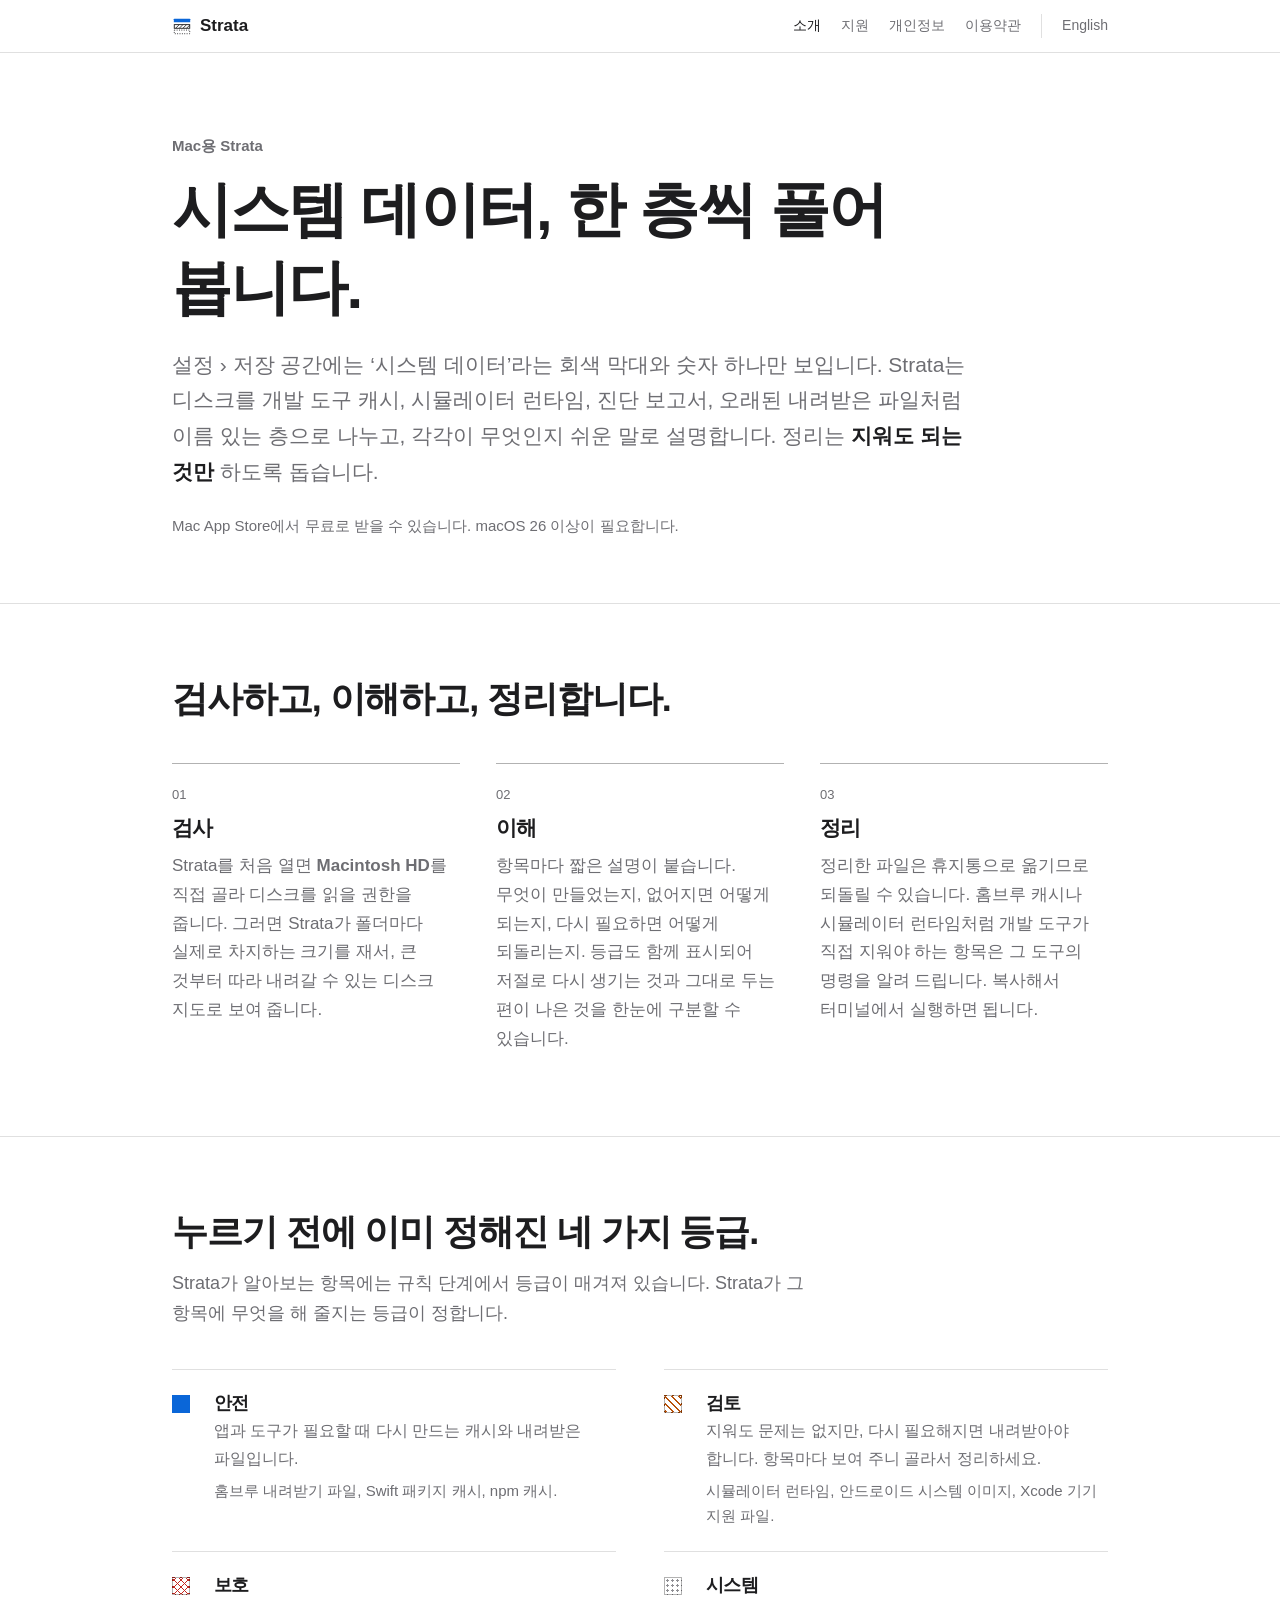
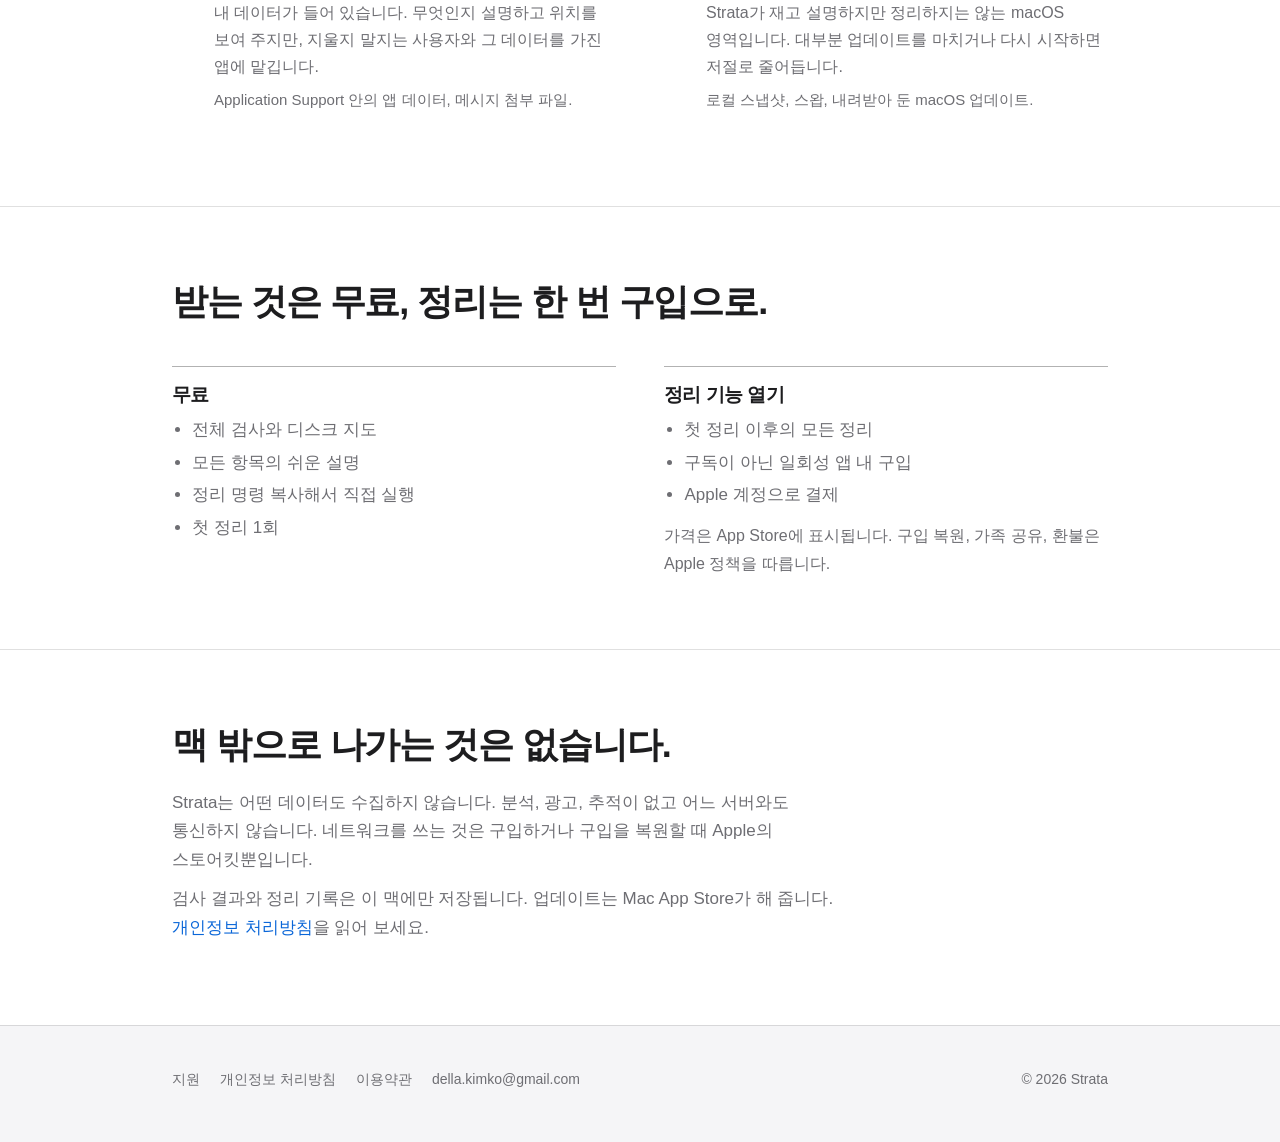
==== ko/index.html @ fab6dc4f "Strata App Store 소개·개인정보·지원·약관 페이지" ====
<!DOCTYPE html>
<html lang="ko">
<head>
<meta charset="utf-8">
<meta name="viewport" content="width=device-width, initial-scale=1">
<title>Strata — 시스템 데이터를 한 층씩</title>
<meta name="description" content="Strata는 맥의 시스템 데이터를 층별로 나눠 설명하고, 지워도 되는 것만 정리하도록 돕습니다.">
<meta name="color-scheme" content="light dark">
<link rel="canonical" href="https://bbdyno.github.io/Strata-Site/ko/">
<link rel="alternate" hreflang="en" href="https://bbdyno.github.io/Strata-Site/">
<link rel="alternate" hreflang="ko" href="https://bbdyno.github.io/Strata-Site/ko/">
<link rel="icon" href="../assets/icon.svg" type="image/svg+xml">
<link rel="stylesheet" href="../assets/site.css">
</head>
<body>
<a class="skip" href="#main">본문으로 건너뛰기</a>
<header class="site-header">
<div class="wrap">
<a class="brand" href="index.html" aria-label="Strata 홈"><svg viewBox="0 0 22 22" aria-hidden="true" focusable="false"><rect x="2" y="3" width="18" height="4" rx="0.5" fill="var(--g-safe)"/><rect x="2.5" y="9.5" width="17" height="4" fill="none" stroke="currentColor" stroke-width="1"/><path d="M4 13.5l4-4M8 13.5l4-4M12 13.5l4-4M16 13.5l3.5-3.5" stroke="currentColor" stroke-width="0.9"/><rect x="2.5" y="15.5" width="17" height="4" fill="none" stroke="currentColor" stroke-width="1" stroke-dasharray="1 1.6"/></svg><span>Strata</span></a>
<nav class="nav" aria-label="주 메뉴"><a class="nav-home" href="index.html" aria-current="page">소개</a><a href="support.html">지원</a><a href="privacy.html">개인정보</a><a href="terms.html">이용약관</a></nav>
<a class="lang-link" href="../index.html" hreflang="en" lang="en" aria-label="View in English">English</a>
</div>
</header>
<main id="main">
<section class="hero">
<div class="wrap">
<p class="eyebrow">Mac용 Strata</p>
<h1>시스템 데이터, 한 층씩 풀어 봅니다.</h1>
<p class="lede">설정&nbsp;&rsaquo; 저장 공간에는 &lsquo;시스템 데이터&rsquo;라는 회색 막대와 숫자 하나만 보입니다. Strata는 디스크를 개발 도구 캐시, 시뮬레이터 런타임, 진단 보고서, 오래된 내려받은 파일처럼 이름 있는 층으로 나누고, 각각이 무엇인지 쉬운 말로 설명합니다. 정리는 <strong>지워도 되는 것만</strong> 하도록 돕습니다.</p>
<p class="meta">Mac App Store에서 무료로 받을 수 있습니다. macOS 26 이상이 필요합니다.</p>
</div>
</section>

<section aria-labelledby="how-h">
<div class="wrap">
<h2 class="section-title" id="how-h">검사하고, 이해하고, 정리합니다.</h2>
<ol class="steps">
<li>
<span class="n">01</span>
<h3>검사</h3>
<p>Strata를 처음 열면 <strong>Macintosh HD</strong>를 직접 골라 디스크를 읽을 권한을 줍니다. 그러면 Strata가 폴더마다 실제로 차지하는 크기를 재서, 큰 것부터 따라 내려갈 수 있는 디스크 지도로 보여 줍니다.</p>
</li>
<li>
<span class="n">02</span>
<h3>이해</h3>
<p>항목마다 짧은 설명이 붙습니다. 무엇이 만들었는지, 없어지면 어떻게 되는지, 다시 필요하면 어떻게 되돌리는지. 등급도 함께 표시되어 저절로 다시 생기는 것과 그대로 두는 편이 나은 것을 한눈에 구분할 수 있습니다.</p>
</li>
<li>
<span class="n">03</span>
<h3>정리</h3>
<p>정리한 파일은 휴지통으로 옮기므로 되돌릴 수 있습니다. 홈브루 캐시나 시뮬레이터 런타임처럼 개발 도구가 직접 지워야 하는 항목은 그 도구의 명령을 알려 드립니다. 복사해서 터미널에서 실행하면 됩니다.</p>
</li>
</ol>
</div>
</section>

<section aria-labelledby="grades-h">
<div class="wrap">
<h2 class="section-title" id="grades-h">누르기 전에 이미 정해진 네 가지 등급.</h2>
<p class="section-intro">Strata가 알아보는 항목에는 규칙 단계에서 등급이 매겨져 있습니다. Strata가 그 항목에 무엇을 해 줄지는 등급이 정합니다.</p>
<div class="grades">
<div class="grade"><span class="sw sw-safe" aria-hidden="true"></span><div><h3>안전</h3><p>앱과 도구가 필요할 때 다시 만드는 캐시와 내려받은 파일입니다.</p><p class="ex">홈브루 내려받기 파일, Swift 패키지 캐시, npm 캐시.</p></div></div>
<div class="grade"><span class="sw sw-review" aria-hidden="true"></span><div><h3>검토</h3><p>지워도 문제는 없지만, 다시 필요해지면 내려받아야 합니다. 항목마다 보여 주니 골라서 정리하세요.</p><p class="ex">시뮬레이터 런타임, 안드로이드 시스템 이미지, Xcode 기기 지원 파일.</p></div></div>
<div class="grade"><span class="sw sw-protected" aria-hidden="true"></span><div><h3>보호</h3><p>내 데이터가 들어 있습니다. 무엇인지 설명하고 위치를 보여 주지만, 지울지 말지는 사용자와 그 데이터를 가진 앱에 맡깁니다.</p><p class="ex">Application Support 안의 앱 데이터, 메시지 첨부 파일.</p></div></div>
<div class="grade"><span class="sw sw-system" aria-hidden="true"></span><div><h3>시스템</h3><p>Strata가 재고 설명하지만 정리하지는 않는 macOS 영역입니다. 대부분 업데이트를 마치거나 다시 시작하면 저절로 줄어듭니다.</p><p class="ex">로컬 스냅샷, 스왑, 내려받아 둔 macOS 업데이트.</p></div></div>
</div>
</div>
</section>

<section aria-labelledby="price-h">
<div class="wrap">
<h2 class="section-title" id="price-h">받는 것은 무료, 정리는 한 번 구입으로.</h2>
<div class="cols">
<div class="col">
<h3>무료</h3>
<ul>
<li>전체 검사와 디스크 지도</li>
<li>모든 항목의 쉬운 설명</li>
<li>정리 명령 복사해서 직접 실행</li>
<li>첫 정리 1회</li>
</ul>
</div>
<div class="col">
<h3>정리 기능 열기</h3>
<ul>
<li>첫 정리 이후의 모든 정리</li>
<li>구독이 아닌 일회성 앱 내 구입</li>
<li>Apple 계정으로 결제</li>
</ul>
<p>가격은 App Store에 표시됩니다. 구입 복원, 가족 공유, 환불은 Apple 정책을 따릅니다.</p>
</div>
</div>
</div>
</section>

<section aria-labelledby="privacy-h">
<div class="wrap">
<h2 class="section-title" id="privacy-h">맥 밖으로 나가는 것은 없습니다.</h2>
<div class="plain">
<p>Strata는 어떤 데이터도 수집하지 않습니다. 분석, 광고, 추적이 없고 어느 서버와도 통신하지 않습니다. 네트워크를 쓰는 것은 구입하거나 구입을 복원할 때 Apple의 스토어킷뿐입니다.</p>
<p>검사 결과와 정리 기록은 이 맥에만 저장됩니다. 업데이트는 Mac App Store가 해 줍니다. <a href="privacy.html">개인정보 처리방침</a>을 읽어 보세요.</p>
</div>
</div>
</section>
</main>
<footer class="site-footer">
<div class="wrap">
<nav aria-label="바닥글"><a href="support.html">지원</a><a href="privacy.html">개인정보 처리방침</a><a href="terms.html">이용약관</a><a href="mailto:della.kimko@gmail.com">della.kimko@gmail.com</a></nav>
<p class="copy">&copy; 2026 Strata</p>
</div>
</footer>
</body>
</html>
---- assets/site.css ----
/* Strata — App Store site. One stylesheet, no build step. */

:root {
  color-scheme: light dark;
  --bg: #ffffff;
  --bg-alt: #f5f5f7;
  --bg-code: #f2f2f4;
  --text: #1d1d1f;
  --text-2: #6e6e73;
  --rule: rgba(0, 0, 0, 0.12);
  --rule-strong: rgba(0, 0, 0, 0.3);
  --accent: #0a66d8;
  --header-bg: rgba(255, 255, 255, 0.94);
  --g-safe: #0a66d8;
  --g-review: #b8520a;
  --g-protected: #c4271f;
  --g-system: #8e8e93;
  --focus: 0 0 0 3px rgba(10, 102, 216, 0.45);
  --max: 980px;
  --gutter: 22px;
  --font: -apple-system, BlinkMacSystemFont, "SF Pro Text", "Apple SD Gothic Neo", "Helvetica Neue", "Noto Sans KR", "Malgun Gothic", Arial, sans-serif;
  --mono: ui-monospace, "SF Mono", SFMono-Regular, Menlo, Consolas, monospace;
}

@media (prefers-color-scheme: dark) {
  :root {
    --bg: #161618;
    --bg-alt: #1e1e21;
    --bg-code: #242428;
    --text: #f5f5f7;
    --text-2: #a1a1a6;
    --rule: rgba(255, 255, 255, 0.14);
    --rule-strong: rgba(255, 255, 255, 0.34);
    --accent: #3d9bff;
    --header-bg: rgba(22, 22, 24, 0.94);
    --g-safe: #3d9bff;
    --g-review: #ff9f0a;
    --g-protected: #ff6961;
    --g-system: #98989d;
    --focus: 0 0 0 3px rgba(61, 155, 255, 0.55);
  }
}

*, *::before, *::after { box-sizing: border-box; }
html { -webkit-text-size-adjust: 100%; text-size-adjust: 100%; scroll-padding-top: 72px; }

body {
  margin: 0;
  background: var(--bg);
  color: var(--text);
  font-family: var(--font);
  font-size: 17px;
  line-height: 1.55;
  -webkit-font-smoothing: antialiased;
  overflow-wrap: break-word;
}
body:lang(ko) { word-break: keep-all; line-height: 1.7; }

svg { display: block; }
a { color: var(--accent); text-decoration: none; }
a:hover { text-decoration: underline; text-underline-offset: 0.18em; }
:focus-visible { outline: none; box-shadow: var(--focus); border-radius: 6px; }

code, kbd { font-family: var(--mono); font-size: 0.88em; }
code { background: var(--bg-code); padding: 0.1em 0.38em; border-radius: 5px; }
kbd { border: 1px solid var(--rule-strong); border-radius: 4px; padding: 0 0.3em; }

.skip { position: absolute; left: 12px; top: -48px; z-index: 100; background: var(--bg); color: var(--accent); padding: 8px 14px; border-radius: 8px; }
.skip:focus { top: 12px; }

.wrap { max-width: var(--max); margin: 0 auto; padding: 0 var(--gutter); }
.wrap-narrow { max-width: 720px; margin: 0 auto; padding: 0 var(--gutter); }

/* Header */
.site-header {
  position: sticky; top: 0; z-index: 50;
  background: var(--header-bg);
  -webkit-backdrop-filter: saturate(180%) blur(20px);
  backdrop-filter: saturate(180%) blur(20px);
  border-bottom: 1px solid var(--rule);
}
.site-header .wrap { display: flex; align-items: center; gap: 20px; height: 52px; }
.brand { display: inline-flex; align-items: center; gap: 8px; color: var(--text); font-weight: 600; font-size: 17px; }
.brand:hover { text-decoration: none; }
.brand svg { width: 20px; height: 20px; }
.nav { display: flex; gap: 20px; margin-left: auto; font-size: 14px; }
.nav a { color: var(--text-2); }
.nav a:hover, .nav a[aria-current="page"] { color: var(--text); text-decoration: none; }
.lang-link { font-size: 14px; color: var(--text-2); padding-left: 20px; border-left: 1px solid var(--rule); }
@media (max-width: 640px) {
  .nav { gap: 14px; }
  .nav .nav-home { display: none; }
  .lang-link { padding-left: 14px; }
}

/* Type */
h1, h2, h3 { margin: 0; font-weight: 700; letter-spacing: -0.02em; line-height: 1.15; }
:lang(ko) h1, :lang(ko) h2, :lang(ko) h3 { letter-spacing: -0.03em; line-height: 1.3; }

/* Home */
section { padding: 72px 0; }
section + section { border-top: 1px solid var(--rule); }
@media (max-width: 640px) { section { padding: 52px 0; } }

.hero { padding: 80px 0 64px; }
.hero .eyebrow { font-size: 15px; font-weight: 600; color: var(--text-2); margin: 0 0 12px; }
.hero h1 { font-size: clamp(36px, 6vw, 60px); max-width: 13em; }
.hero .lede { font-size: clamp(18px, 2.2vw, 21px); color: var(--text-2); margin: 20px 0 0; max-width: 38em; }
.hero .lede strong { color: var(--text); font-weight: 600; }
.hero .meta { font-size: 15px; color: var(--text-2); margin: 24px 0 0; }

.section-title { font-size: clamp(26px, 3.6vw, 36px); }
.section-intro { font-size: 18px; color: var(--text-2); margin: 12px 0 0; max-width: 38em; }

.steps { list-style: none; padding: 0; margin: 40px 0 0; display: grid; grid-template-columns: repeat(3, minmax(0, 1fr)); gap: 0 36px; }
.steps li { border-top: 1px solid var(--rule-strong); padding-top: 16px; }
.steps .n { font-size: 13px; color: var(--text-2); font-variant-numeric: tabular-nums; }
.steps h3 { font-size: 21px; margin: 6px 0 10px; }
.steps p { margin: 0 0 10px; color: var(--text-2); }
@media (max-width: 760px) { .steps { grid-template-columns: 1fr; gap: 28px; } }

.grades { margin: 40px 0 0; display: grid; grid-template-columns: repeat(2, minmax(0, 1fr)); gap: 0 48px; }
.grade { display: grid; grid-template-columns: 28px 1fr; gap: 0 14px; padding: 22px 0; border-top: 1px solid var(--rule); }
.grade h3 { font-size: 18px; margin: 0 0 2px; }
.grade p { margin: 0; color: var(--text-2); font-size: 16px; }
.grade .ex { margin-top: 6px; font-size: 15px; }
.sw { width: 18px; height: 18px; margin-top: 3px; border: 1px solid var(--rule-strong); }
.sw-safe { background: var(--g-safe); border-color: var(--g-safe); }
.sw-review { background: repeating-linear-gradient(45deg, var(--g-review) 0 1.5px, transparent 1.5px 5px); }
.sw-protected { background: repeating-linear-gradient(45deg, var(--g-protected) 0 1px, transparent 1px 5px), repeating-linear-gradient(-45deg, var(--g-protected) 0 1px, transparent 1px 5px); }
.sw-system { background: radial-gradient(circle, var(--g-system) 1px, transparent 1.2px) 0 0 / 5px 5px; }
@media (max-width: 760px) { .grades { grid-template-columns: 1fr; } }

.cols { margin: 40px 0 0; display: grid; grid-template-columns: repeat(2, minmax(0, 1fr)); gap: 0 48px; }
.col { border-top: 1px solid var(--rule-strong); padding-top: 16px; }
.col h3 { font-size: 19px; margin: 0 0 8px; }
.col ul { margin: 0; padding-left: 1.2em; color: var(--text-2); }
.col li { margin: 4px 0; }
.col p { color: var(--text-2); margin: 12px 0 0; font-size: 16px; }
@media (max-width: 760px) { .cols { grid-template-columns: 1fr; gap: 28px; } }

.plain { margin: 20px 0 0; max-width: 40em; color: var(--text-2); }
.plain p { margin: 0 0 10px; }

/* Documents */
.doc { padding: 64px 0 88px; }
.doc h1 { font-size: clamp(32px, 5vw, 44px); }
.doc .updated { color: var(--text-2); font-size: 15px; margin: 10px 0 0; }
.doc .lead { font-size: 19px; color: var(--text-2); margin: 20px 0 0; }
.doc h2 { font-size: 22px; margin: 44px 0 10px; letter-spacing: -0.01em; }
.doc h3 { font-size: 18px; margin: 26px 0 8px; }
.doc ul, .doc ol { padding-left: 1.25em; }
.doc li { margin: 6px 0; }
.doc .box { border: 1px solid var(--rule); border-radius: 12px; padding: 18px 22px; margin: 28px 0 0; background: var(--bg-alt); }
.doc .box p { margin: 0 0 8px; }
.doc .box p:last-child { margin-bottom: 0; }

.faq { margin: 16px 0 0; border-bottom: 1px solid var(--rule); }
.faq details { border-top: 1px solid var(--rule); }
.faq summary { list-style: none; cursor: pointer; padding: 16px 28px 16px 0; font-weight: 600; position: relative; }
.faq summary::-webkit-details-marker { display: none; }
.faq summary::after {
  content: ""; position: absolute; right: 6px; top: 50%; width: 7px; height: 7px; margin-top: -6px;
  border-right: 1.5px solid var(--text-2); border-bottom: 1.5px solid var(--text-2); transform: rotate(45deg);
}
.faq details[open] summary::after { transform: rotate(-135deg); margin-top: -2px; }
.faq .a { padding: 0 0 18px; color: var(--text-2); }
.faq .a p { margin: 0 0 10px; }
.faq .a ol, .faq .a ul { margin: 0 0 10px; }

/* Footer */
.site-footer { border-top: 1px solid var(--rule); background: var(--bg-alt); padding: 28px 0 36px; font-size: 14px; color: var(--text-2); }
.site-footer .wrap { display: flex; flex-wrap: wrap; gap: 10px 24px; align-items: baseline; }
.site-footer nav { display: flex; flex-wrap: wrap; gap: 8px 20px; }
.site-footer a { color: var(--text-2); }
.site-footer a:hover { color: var(--text); }
.site-footer .copy { margin-left: auto; }
@media (max-width: 640px) { .site-footer .copy { margin-left: 0; width: 100%; } }
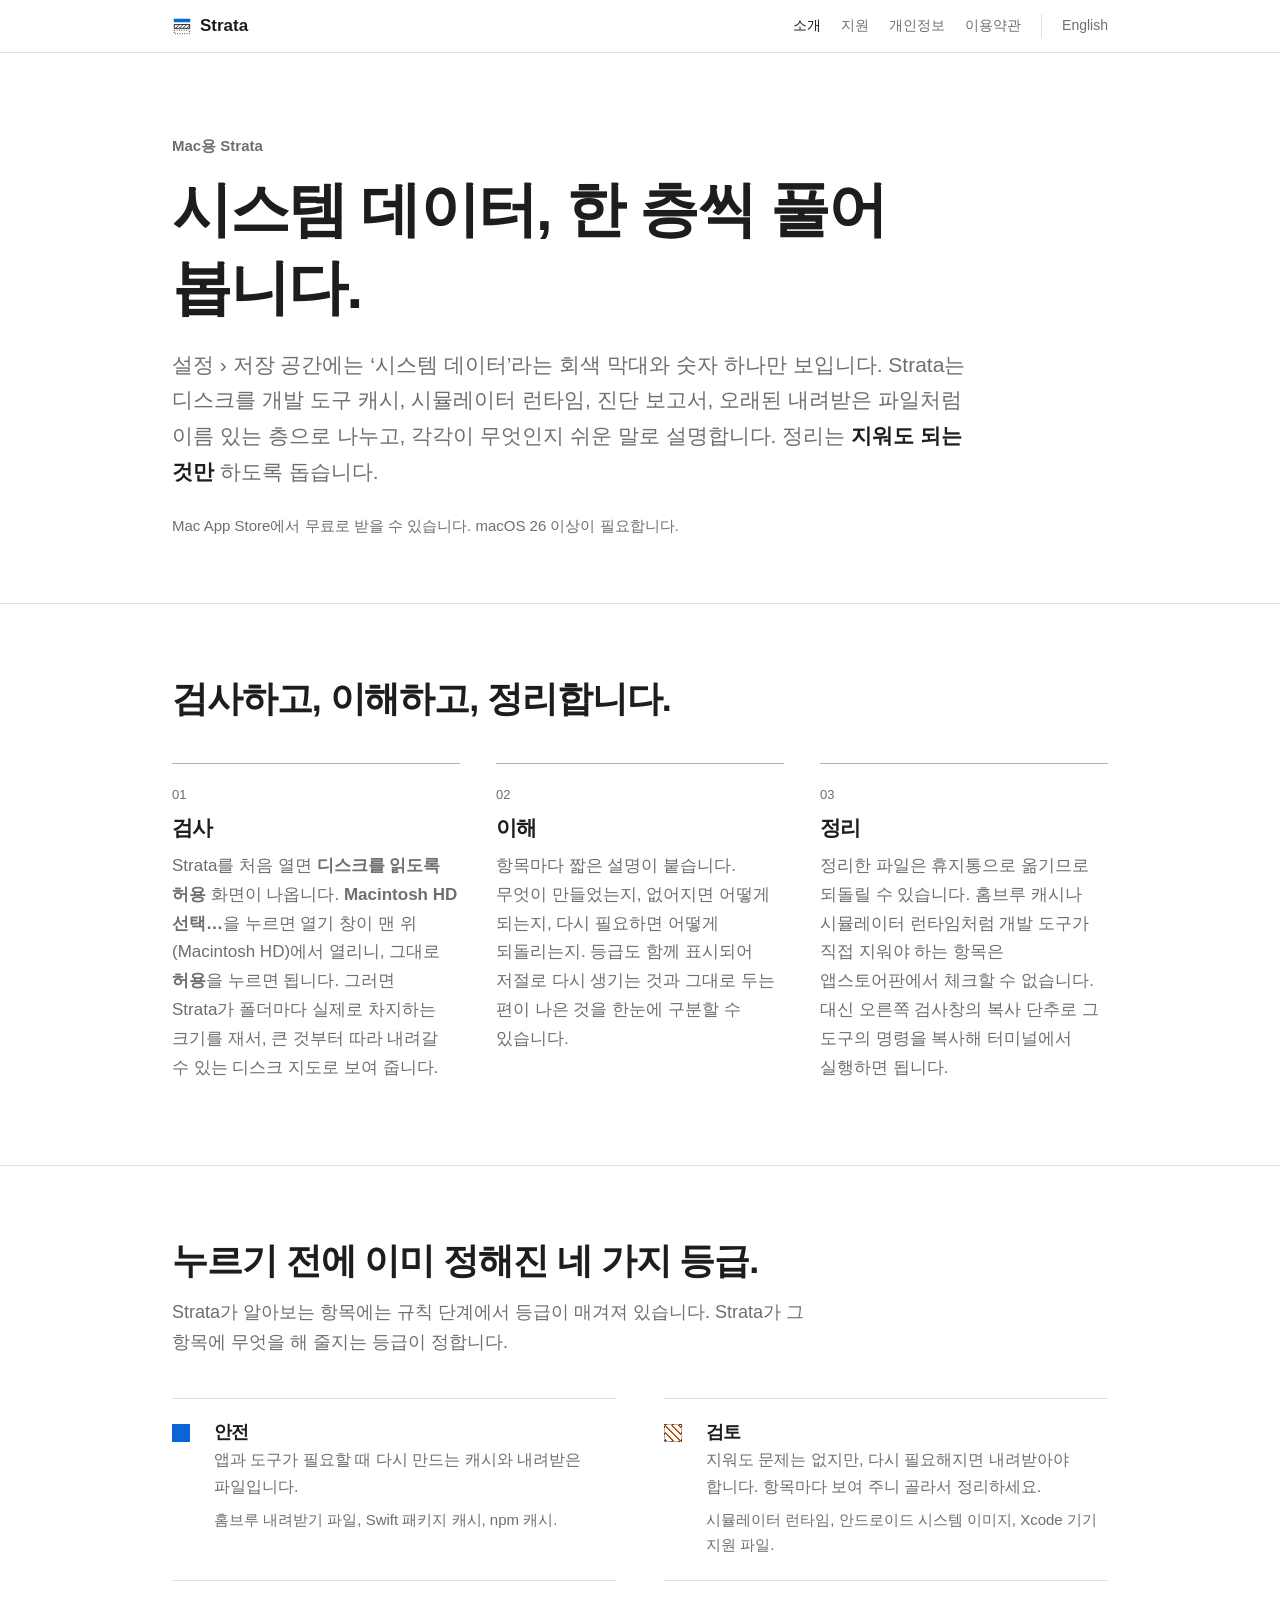
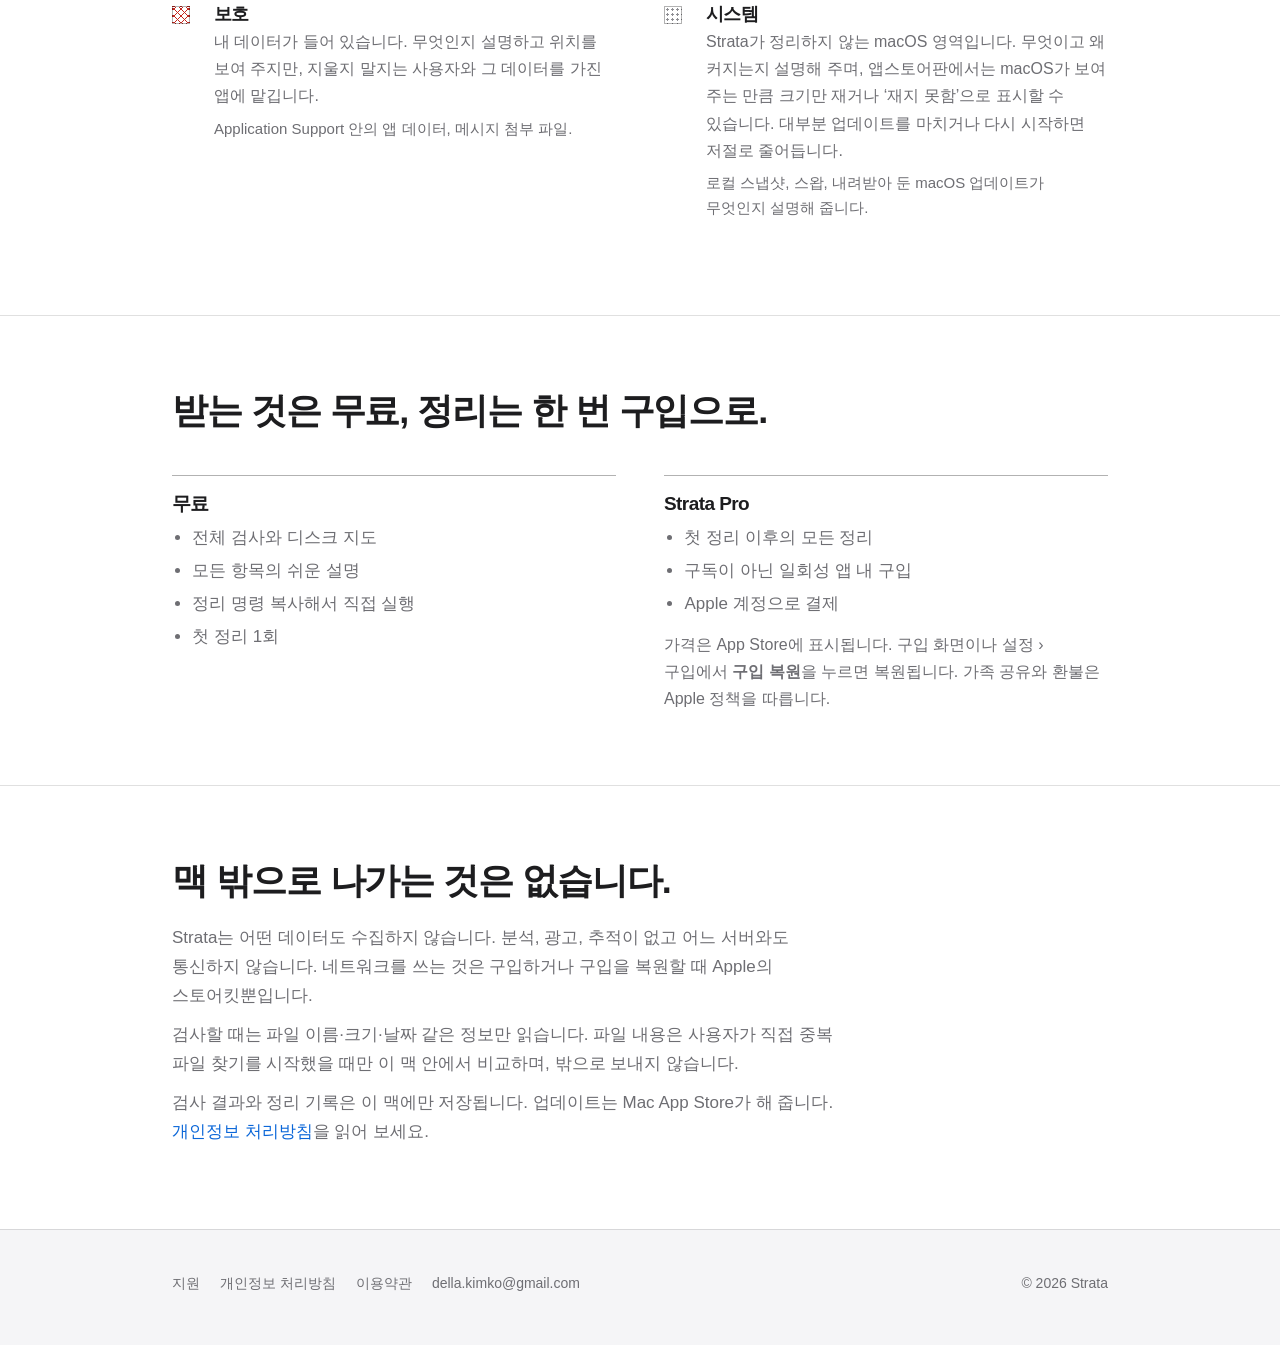
==== commit e97e763f: "앱스토어판 실제 화면에 맞게 권한·구입·명령 안내와 파일 읽기 범위 문구 수정" ====
--- a/ko/index.html
+++ b/ko/index.html
@@ -38,7 +38,7 @@
 <li>
 <span class="n">01</span>
 <h3>검사</h3>
-<p>Strata를 처음 열면 <strong>Macintosh HD</strong>를 직접 골라 디스크를 읽을 권한을 줍니다. 그러면 Strata가 폴더마다 실제로 차지하는 크기를 재서, 큰 것부터 따라 내려갈 수 있는 디스크 지도로 보여 줍니다.</p>
+<p>Strata를 처음 열면 <strong>디스크를 읽도록 허용</strong> 화면이 나옵니다. <strong>Macintosh HD 선택&hellip;</strong>을 누르면 열기 창이 맨 위(Macintosh HD)에서 열리니, 그대로 <strong>허용</strong>을 누르면 됩니다. 그러면 Strata가 폴더마다 실제로 차지하는 크기를 재서, 큰 것부터 따라 내려갈 수 있는 디스크 지도로 보여 줍니다.</p>
 </li>
 <li>
 <span class="n">02</span>
@@ -48,7 +48,7 @@
 <li>
 <span class="n">03</span>
 <h3>정리</h3>
-<p>정리한 파일은 휴지통으로 옮기므로 되돌릴 수 있습니다. 홈브루 캐시나 시뮬레이터 런타임처럼 개발 도구가 직접 지워야 하는 항목은 그 도구의 명령을 알려 드립니다. 복사해서 터미널에서 실행하면 됩니다.</p>
+<p>정리한 파일은 휴지통으로 옮기므로 되돌릴 수 있습니다. 홈브루 캐시나 시뮬레이터 런타임처럼 개발 도구가 직접 지워야 하는 항목은 앱스토어판에서 체크할 수 없습니다. 대신 오른쪽 검사창의 복사 단추로 그 도구의 명령을 복사해 터미널에서 실행하면 됩니다.</p>
 </li>
 </ol>
 </div>
@@ -62,7 +62,7 @@
 <div class="grade"><span class="sw sw-safe" aria-hidden="true"></span><div><h3>안전</h3><p>앱과 도구가 필요할 때 다시 만드는 캐시와 내려받은 파일입니다.</p><p class="ex">홈브루 내려받기 파일, Swift 패키지 캐시, npm 캐시.</p></div></div>
 <div class="grade"><span class="sw sw-review" aria-hidden="true"></span><div><h3>검토</h3><p>지워도 문제는 없지만, 다시 필요해지면 내려받아야 합니다. 항목마다 보여 주니 골라서 정리하세요.</p><p class="ex">시뮬레이터 런타임, 안드로이드 시스템 이미지, Xcode 기기 지원 파일.</p></div></div>
 <div class="grade"><span class="sw sw-protected" aria-hidden="true"></span><div><h3>보호</h3><p>내 데이터가 들어 있습니다. 무엇인지 설명하고 위치를 보여 주지만, 지울지 말지는 사용자와 그 데이터를 가진 앱에 맡깁니다.</p><p class="ex">Application Support 안의 앱 데이터, 메시지 첨부 파일.</p></div></div>
-<div class="grade"><span class="sw sw-system" aria-hidden="true"></span><div><h3>시스템</h3><p>Strata가 재고 설명하지만 정리하지는 않는 macOS 영역입니다. 대부분 업데이트를 마치거나 다시 시작하면 저절로 줄어듭니다.</p><p class="ex">로컬 스냅샷, 스왑, 내려받아 둔 macOS 업데이트.</p></div></div>
+<div class="grade"><span class="sw sw-system" aria-hidden="true"></span><div><h3>시스템</h3><p>Strata가 정리하지 않는 macOS 영역입니다. 무엇이고 왜 커지는지 설명해 주며, 앱스토어판에서는 macOS가 보여 주는 만큼 크기만 재거나 &lsquo;재지 못함&rsquo;으로 표시할 수 있습니다. 대부분 업데이트를 마치거나 다시 시작하면 저절로 줄어듭니다.</p><p class="ex">로컬 스냅샷, 스왑, 내려받아 둔 macOS 업데이트가 무엇인지 설명해 줍니다.</p></div></div>
 </div>
 </div>
 </section>
@@ -81,13 +81,13 @@
 </ul>
 </div>
 <div class="col">
-<h3>정리 기능 열기</h3>
+<h3>Strata Pro</h3>
 <ul>
 <li>첫 정리 이후의 모든 정리</li>
 <li>구독이 아닌 일회성 앱 내 구입</li>
 <li>Apple 계정으로 결제</li>
 </ul>
-<p>가격은 App Store에 표시됩니다. 구입 복원, 가족 공유, 환불은 Apple 정책을 따릅니다.</p>
+<p>가격은 App Store에 표시됩니다. 구입 화면이나 설정&nbsp;&rsaquo; 구입에서 <strong>구입 복원</strong>을 누르면 복원됩니다. 가족 공유와 환불은 Apple 정책을 따릅니다.</p>
 </div>
 </div>
 </div>
@@ -98,6 +98,7 @@
 <h2 class="section-title" id="privacy-h">맥 밖으로 나가는 것은 없습니다.</h2>
 <div class="plain">
 <p>Strata는 어떤 데이터도 수집하지 않습니다. 분석, 광고, 추적이 없고 어느 서버와도 통신하지 않습니다. 네트워크를 쓰는 것은 구입하거나 구입을 복원할 때 Apple의 스토어킷뿐입니다.</p>
+<p>검사할 때는 파일 이름·크기·날짜 같은 정보만 읽습니다. 파일 내용은 사용자가 직접 중복 파일 찾기를 시작했을 때만 이 맥 안에서 비교하며, 밖으로 보내지 않습니다.</p>
 <p>검사 결과와 정리 기록은 이 맥에만 저장됩니다. 업데이트는 Mac App Store가 해 줍니다. <a href="privacy.html">개인정보 처리방침</a>을 읽어 보세요.</p>
 </div>
 </div>
